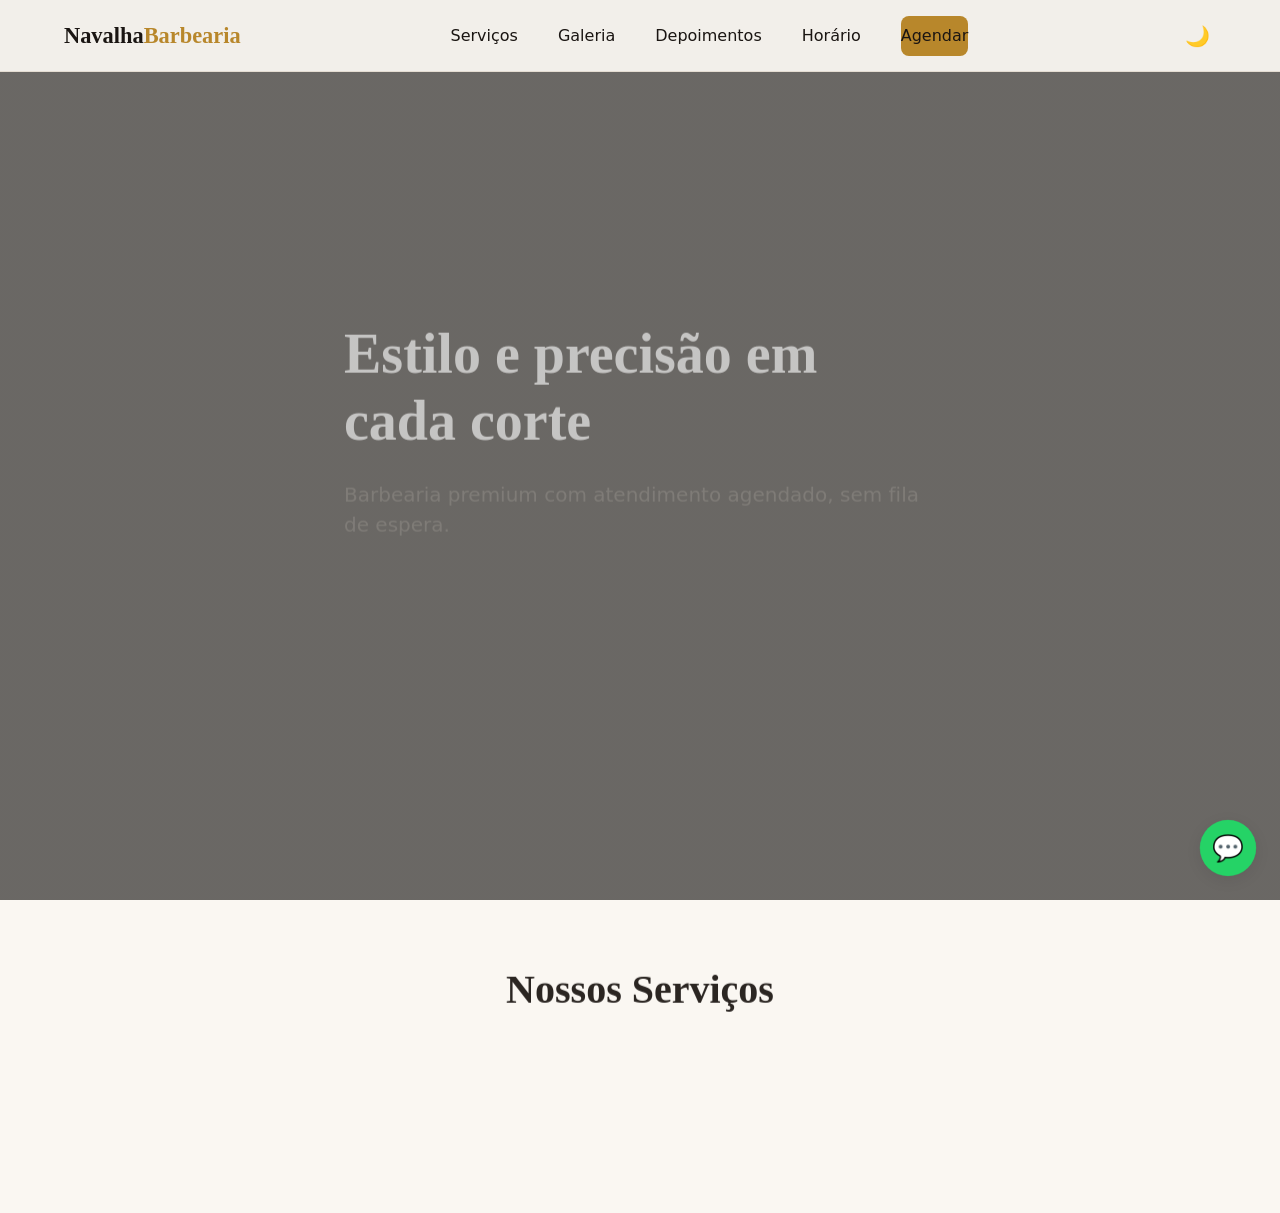
==== index.html @ 3a54a724 "Add root redirect to navalha-barbearia/ for GitHub Pages" ====
<!DOCTYPE html>
<html lang="pt-BR">
<head>
  <meta charset="UTF-8" />
  <meta http-equiv="refresh" content="0; url=navalha-barbearia/" />
  <link rel="canonical" href="navalha-barbearia/" />
  <title>Navalha Barbearia</title>
</head>
<body>
  <p>Redirecionando para <a href="navalha-barbearia/">Navalha Barbearia</a>…</p>
</body>
</html>
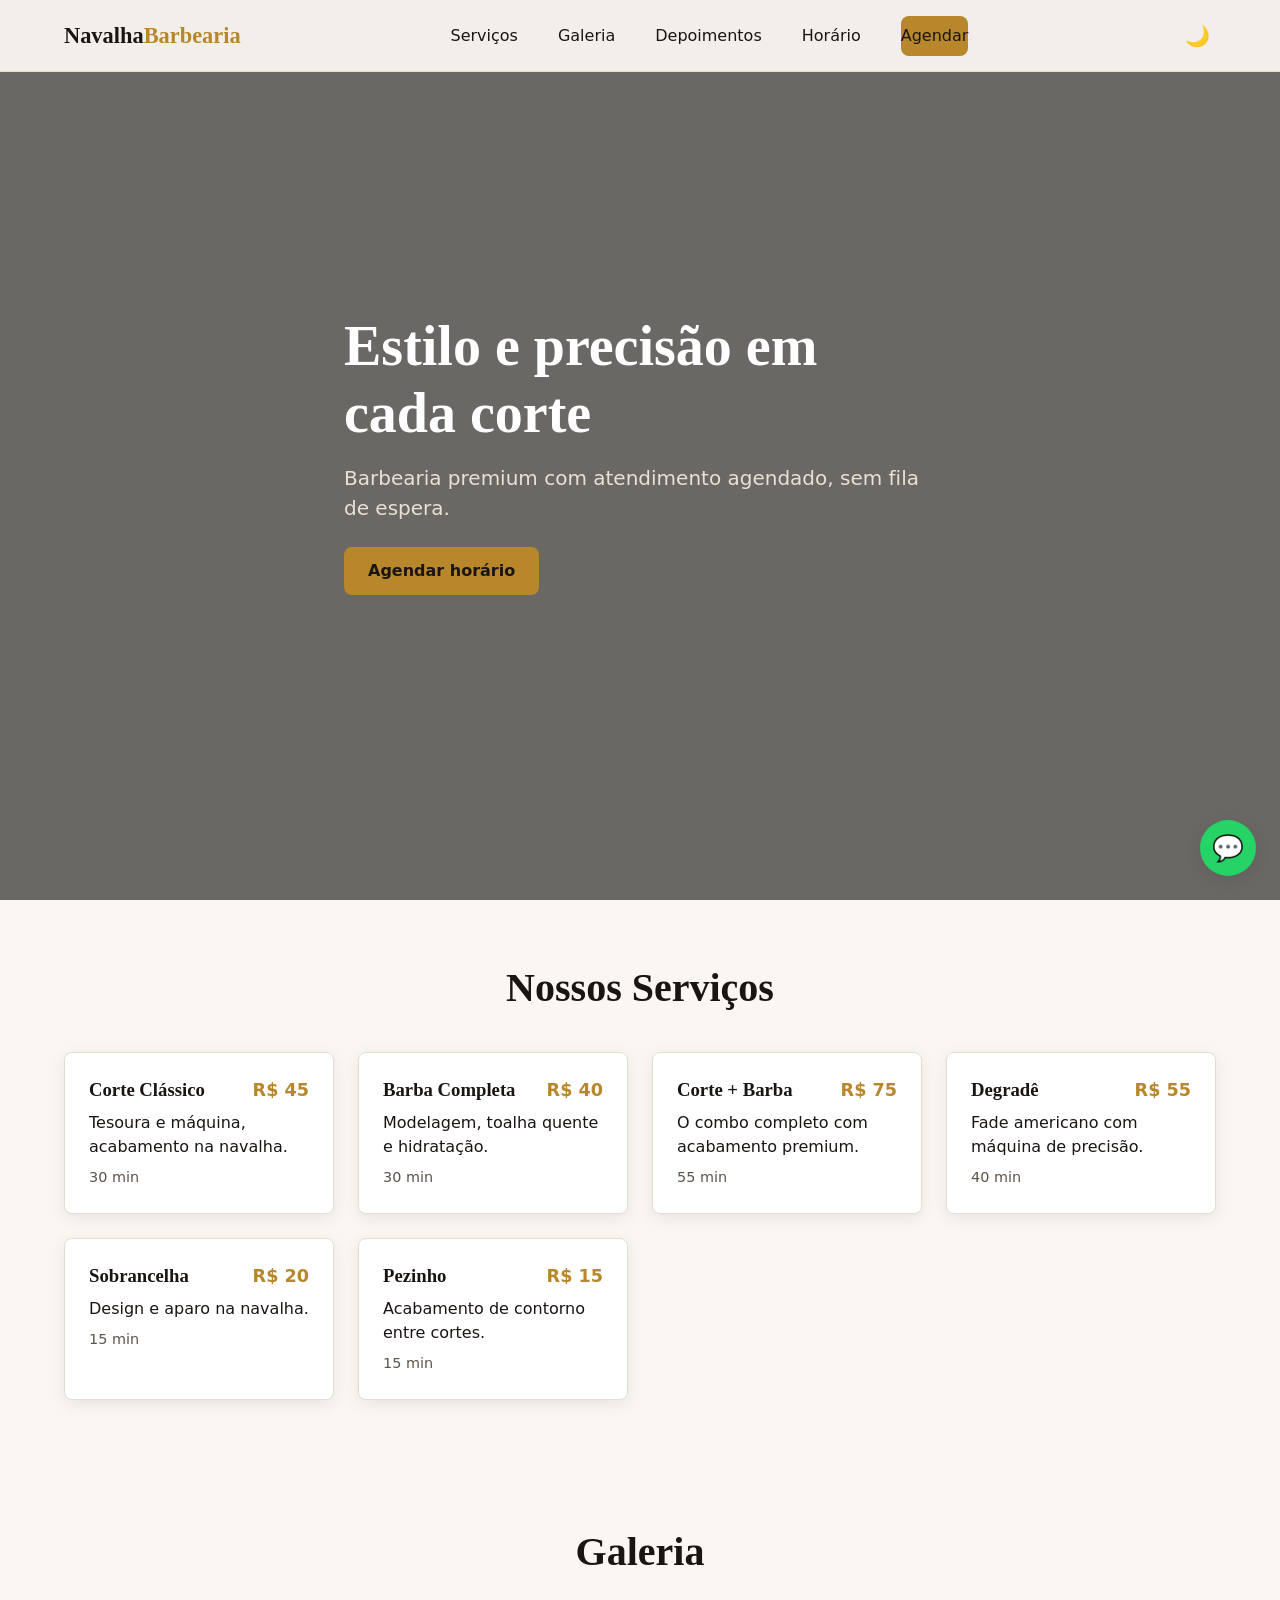
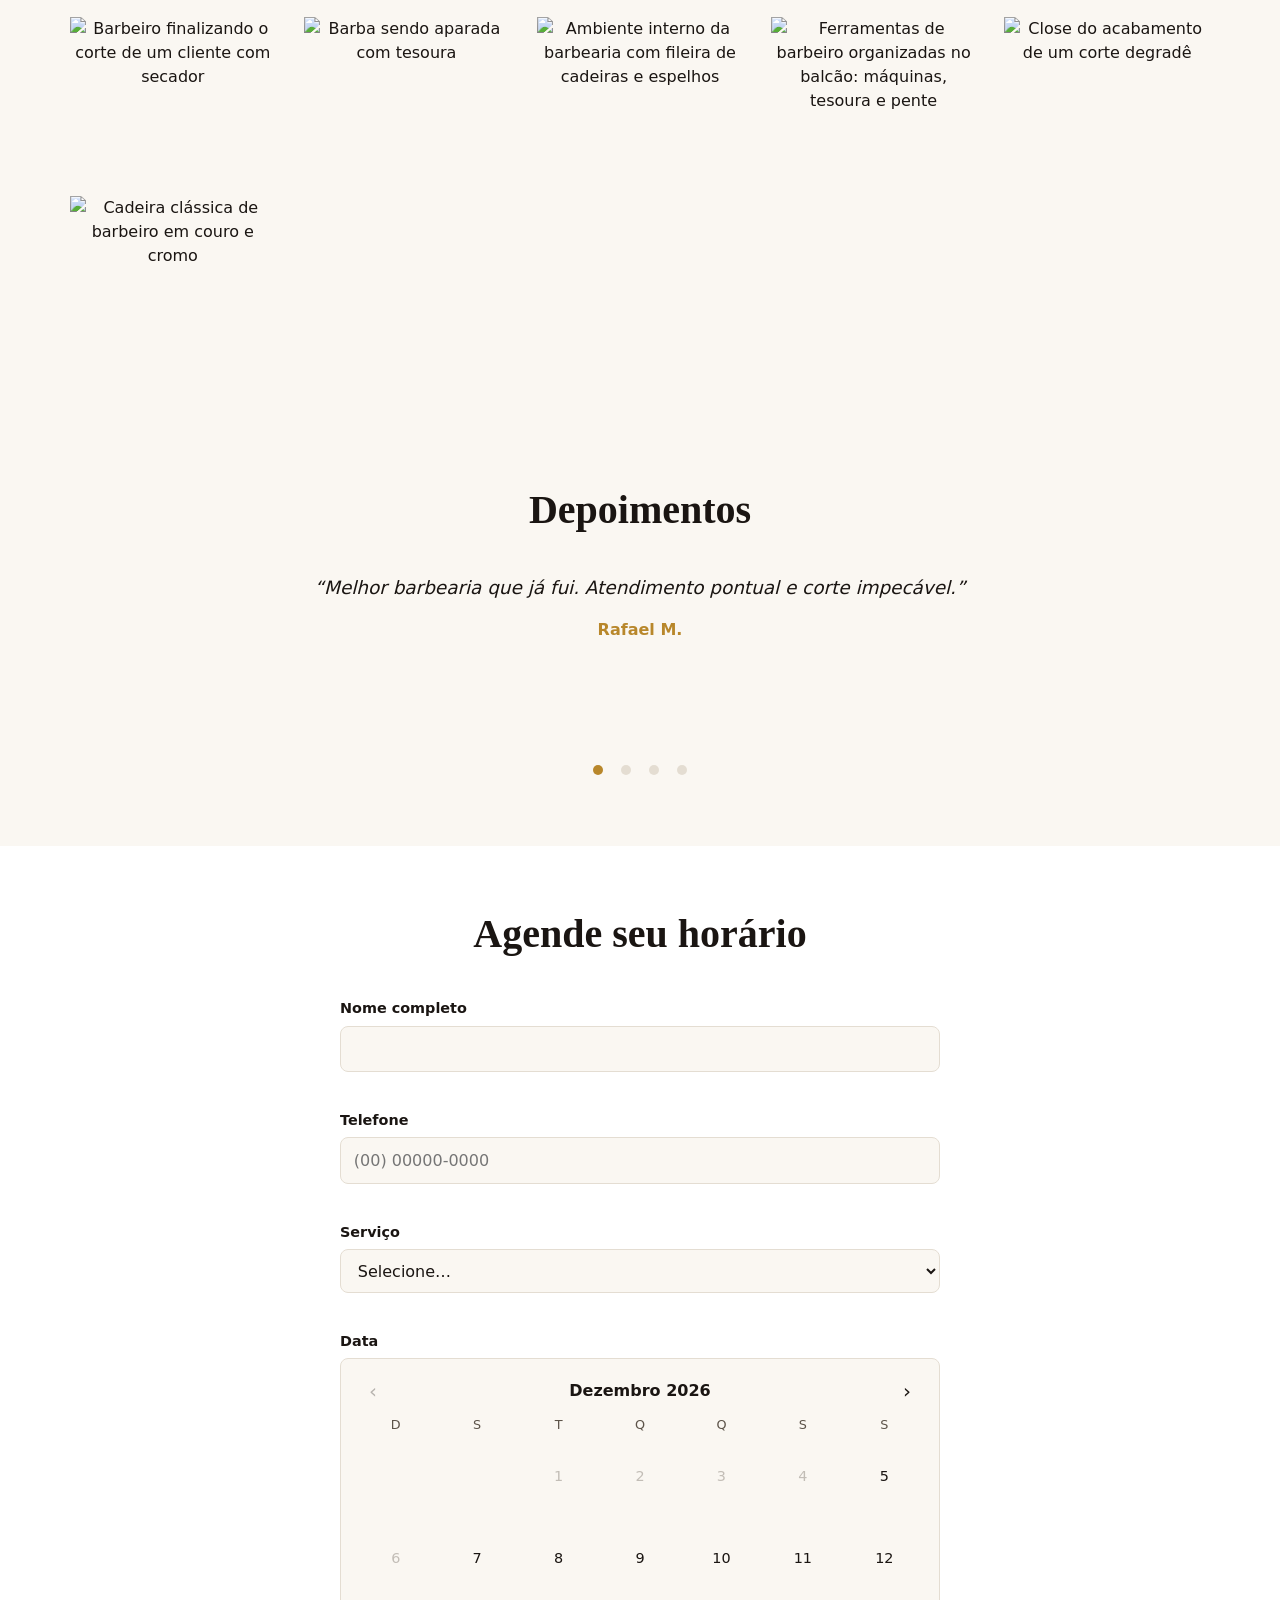
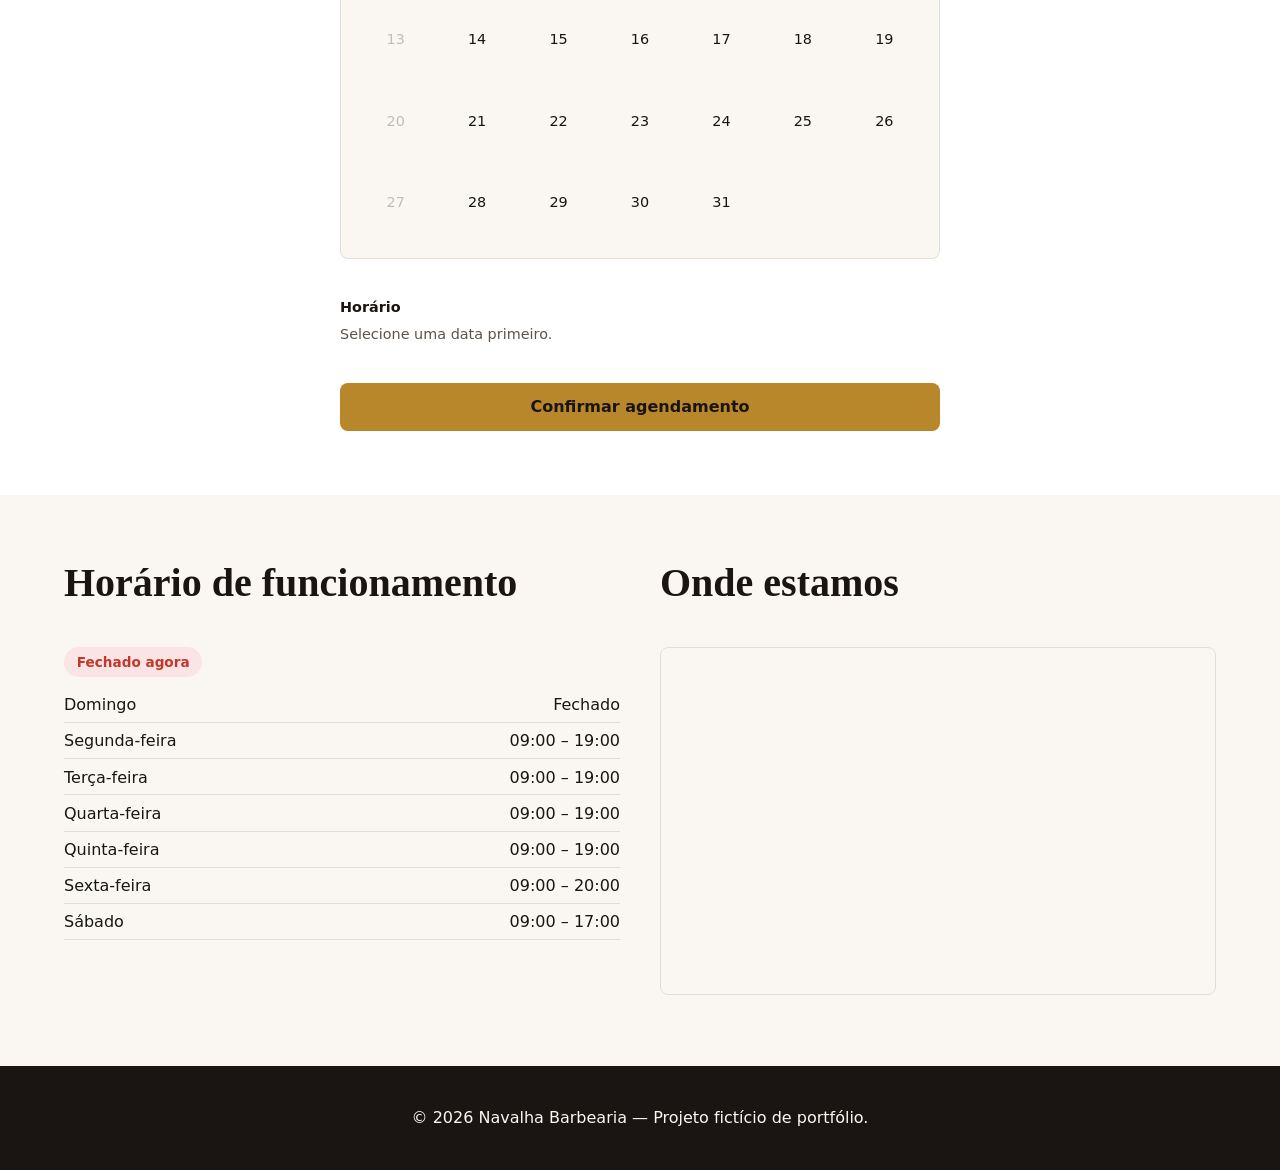
==== commit c924ad4b: "Flatten project to repo root for a cleaner GitHub Pages URL Move all site files (index.html, css/, j" ====
--- a/index.html
+++ b/index.html
@@ -2,11 +2,183 @@
 <html lang="pt-BR">
 <head>
   <meta charset="UTF-8" />
-  <meta http-equiv="refresh" content="0; url=navalha-barbearia/" />
-  <link rel="canonical" href="navalha-barbearia/" />
-  <title>Navalha Barbearia</title>
+  <meta name="viewport" content="width=device-width, initial-scale=1.0" />
+  <title>Navalha Barbearia — Agende seu horário online</title>
+  <meta name="description" content="Barbearia Navalha: corte, barba e tratamentos premium. Agende seu horário online em poucos cliques." />
+  <meta name="theme-color" content="#1a1512" />
+
+  <meta property="og:type" content="website" />
+  <meta property="og:title" content="Navalha Barbearia" />
+  <meta property="og:description" content="Corte, barba e tratamentos premium. Agende seu horário online." />
+  <meta property="og:image" content="https://images.unsplash.com/photo-1585747860715-2ba37e788b70?w=1200&h=630&q=80&auto=format&fit=crop" />
+  <meta property="og:locale" content="pt_BR" />
+
+  <link rel="icon" href="assets/img/favicon.svg" type="image/svg+xml" />
+  <link rel="stylesheet" href="css/reset.css" />
+  <link rel="stylesheet" href="css/variables.css" />
+  <link rel="stylesheet" href="css/style.css" />
 </head>
 <body>
-  <p>Redirecionando para <a href="navalha-barbearia/">Navalha Barbearia</a>…</p>
+  <a href="#main" class="skip-link">Pular para o conteúdo</a>
+
+  <header class="header" id="header">
+    <div class="container header__inner">
+      <a href="#top" class="logo">Navalha<span>Barbearia</span></a>
+
+      <nav class="nav" id="nav" aria-label="Navegação principal">
+        <ul class="nav__list">
+          <li><a href="#servicos">Serviços</a></li>
+          <li><a href="#galeria">Galeria</a></li>
+          <li><a href="#depoimentos">Depoimentos</a></li>
+          <li><a href="#horario">Horário</a></li>
+          <li><a href="#agendar" class="btn btn--primary">Agendar</a></li>
+        </ul>
+      </nav>
+
+      <div class="header__actions">
+        <button class="theme-toggle" id="themeToggle" type="button" aria-label="Alternar modo escuro" aria-pressed="false">🌙</button>
+        <button class="hamburger" id="hamburger" type="button" aria-label="Abrir menu" aria-expanded="false" aria-controls="nav">
+          <span></span><span></span><span></span>
+        </button>
+      </div>
+    </div>
+  </header>
+
+  <main id="main">
+    <section class="hero" id="top">
+      <div class="container hero__content">
+        <h1 class="hero__title">Estilo e precisão em cada corte</h1>
+        <p class="hero__subtitle">Barbearia premium com atendimento agendado, sem fila de espera.</p>
+        <a href="#agendar" class="btn btn--primary">Agendar horário</a>
+      </div>
+    </section>
+
+    <section id="servicos" class="services">
+      <div class="container">
+        <h2 class="section-title">Nossos Serviços</h2>
+        <div class="services__grid" id="servicesGrid">
+          <p class="placeholder-note">Carregando serviços…</p>
+        </div>
+      </div>
+    </section>
+
+    <section id="galeria" class="gallery">
+      <div class="container">
+        <h2 class="section-title">Galeria</h2>
+        <div class="gallery__grid" id="galleryGrid">
+          <p class="placeholder-note">Carregando galeria…</p>
+        </div>
+      </div>
+    </section>
+
+    <section id="depoimentos" class="testimonials">
+      <div class="container">
+        <h2 class="section-title">Depoimentos</h2>
+        <div class="testimonials__track" id="testimonialsTrack" aria-live="polite">
+          <p class="placeholder-note">Carregando depoimentos…</p>
+        </div>
+        <div class="testimonials__dots" id="testimonialsDots"></div>
+      </div>
+    </section>
+
+    <section id="agendar" class="booking">
+      <div class="container">
+        <h2 class="section-title">Agende seu horário</h2>
+        <form class="booking__form" id="bookingForm" novalidate>
+          <div class="form-group">
+            <label for="name">Nome completo</label>
+            <input type="text" id="name" name="name" required autocomplete="name" />
+            <span class="form-error" id="nameError"></span>
+          </div>
+
+          <div class="form-group">
+            <label for="phone">Telefone</label>
+            <input type="tel" id="phone" name="phone" placeholder="(00) 00000-0000" required autocomplete="tel" />
+            <span class="form-error" id="phoneError"></span>
+          </div>
+
+          <div class="form-group">
+            <label for="service">Serviço</label>
+            <select id="service" name="service" required>
+              <option value="">Selecione…</option>
+            </select>
+            <span class="form-error" id="serviceError"></span>
+          </div>
+
+          <div class="form-group">
+            <span id="dateLabel">Data</span>
+            <div class="datepicker" id="datePicker" role="group" aria-labelledby="dateLabel">
+              <div class="datepicker__header">
+                <button type="button" class="datepicker__nav" id="prevMonth" aria-label="Mês anterior">&#8249;</button>
+                <span class="datepicker__month" id="currentMonth" aria-live="polite"></span>
+                <button type="button" class="datepicker__nav" id="nextMonth" aria-label="Próximo mês">&#8250;</button>
+              </div>
+              <div class="datepicker__weekdays" aria-hidden="true">
+                <span>D</span><span>S</span><span>T</span><span>Q</span><span>Q</span><span>S</span><span>S</span>
+              </div>
+              <div class="datepicker__days" id="datepickerDays"></div>
+            </div>
+            <input type="hidden" id="date" name="date" required />
+            <span class="form-error" id="dateError"></span>
+          </div>
+
+          <div class="form-group">
+            <span id="timeLabel">Horário</span>
+            <div class="timeslots" id="timeSlots" role="group" aria-labelledby="timeLabel">
+              <p class="timeslots__hint">Selecione uma data primeiro.</p>
+            </div>
+            <input type="hidden" id="time" name="time" required />
+            <span class="form-error" id="timeError"></span>
+          </div>
+
+          <button type="submit" class="btn btn--primary">Confirmar agendamento</button>
+          <p class="form-success" id="formSuccess" hidden>Agendamento confirmado! Entraremos em contato para confirmar.</p>
+        </form>
+      </div>
+    </section>
+
+    <section id="horario" class="hours-map">
+      <div class="container hours-map__grid">
+        <div>
+          <h2 class="section-title" style="text-align: left;">Horário de funcionamento</h2>
+          <p class="status-badge" id="openStatus">Verificando…</p>
+          <ul class="hours-list" id="hoursList"></ul>
+        </div>
+        <div>
+          <h2 class="section-title" style="text-align: left;">Onde estamos</h2>
+          <iframe
+            class="map-frame"
+            title="Localização da Navalha Barbearia"
+            src="https://www.openstreetmap.org/export/embed.html?bbox=-46.6400%2C-23.5700%2C-46.6200%2C-23.5500&layer=mapnik"
+            loading="lazy"
+          ></iframe>
+        </div>
+      </div>
+    </section>
+  </main>
+
+  <a
+    href="https://wa.me/5500000000000"
+    class="whatsapp-float"
+    id="whatsappBtn"
+    target="_blank"
+    rel="noopener noreferrer"
+    aria-label="Fale com a gente no WhatsApp"
+  >💬</a>
+
+  <footer class="footer">
+    <div class="container">
+      <p>&copy; <span id="year"></span> Navalha Barbearia — Projeto fictício de portfólio.</p>
+    </div>
+  </footer>
+
+  <script src="js/data.js" defer></script>
+  <script src="js/theme.js" defer></script>
+  <script src="js/menu.js" defer></script>
+  <script src="js/gallery.js" defer></script>
+  <script src="js/carousel.js" defer></script>
+  <script src="js/datepicker.js" defer></script>
+  <script src="js/form.js" defer></script>
+  <script src="js/main.js" defer></script>
 </body>
 </html>
--- a/css/variables.css
+++ b/css/variables.css
@@ -0,0 +1,43 @@
+:root {
+  /* Tipografia */
+  --font-heading: Georgia, 'Times New Roman', serif;
+  --font-body: system-ui, -apple-system, 'Segoe UI', Roboto, Arial, sans-serif;
+
+  /* Espaçamento */
+  --space-xs: 0.5rem;
+  --space-sm: 1rem;
+  --space-md: 1.5rem;
+  --space-lg: 2.5rem;
+  --space-xl: 4rem;
+
+  /* Layout */
+  --container-width: 1200px;
+  --radius: 8px;
+  --header-height: 72px;
+  --transition: 0.25s ease;
+
+  /* Tema claro (padrão) */
+  --color-bg: #faf7f2;
+  --color-surface: #ffffff;
+  --color-text: #1a1512;
+  --color-text-muted: #5c5349;
+  --color-primary: #b8872b;
+  --color-primary-dark: #8f6a1f;
+  --color-primary-contrast: #1a1512;
+  --color-border: #e4ddd2;
+  --color-header-bg: rgba(250, 247, 242, 0.95);
+  --shadow: 0 4px 16px rgba(0, 0, 0, 0.08);
+}
+
+[data-theme='dark'] {
+  --color-bg: #15120f;
+  --color-surface: #211c17;
+  --color-text: #f3ede3;
+  --color-text-muted: #c4b8a6;
+  --color-primary: #d6a545;
+  --color-primary-dark: #e8bc66;
+  --color-primary-contrast: #15120f;
+  --color-border: #3a322a;
+  --color-header-bg: rgba(21, 18, 15, 0.95);
+  --shadow: 0 4px 16px rgba(0, 0, 0, 0.4);
+}
--- a/css/style.css
+++ b/css/style.css
@@ -0,0 +1,763 @@
+/* ===== Base ===== */
+body {
+  font-family: var(--font-body);
+  background-color: var(--color-bg);
+  color: var(--color-text);
+  transition: background-color var(--transition), color var(--transition);
+}
+
+h1, h2, h3 {
+  font-family: var(--font-heading);
+  line-height: 1.2;
+}
+
+.container {
+  width: 100%;
+  max-width: var(--container-width);
+  margin: 0 auto;
+  padding: 0 var(--space-md);
+}
+
+.skip-link {
+  position: absolute;
+  left: -999px;
+  top: 0;
+  background: var(--color-primary);
+  color: var(--color-primary-contrast);
+  padding: var(--space-xs) var(--space-sm);
+  z-index: 1000;
+}
+
+.skip-link:focus {
+  left: var(--space-sm);
+  top: var(--space-sm);
+}
+
+a:focus-visible,
+button:focus-visible,
+input:focus-visible,
+textarea:focus-visible,
+select:focus-visible {
+  outline: 3px solid var(--color-primary);
+  outline-offset: 2px;
+}
+
+section {
+  padding: var(--space-xl) 0;
+}
+
+.section-title {
+  font-size: clamp(1.75rem, 4vw, 2.5rem);
+  text-align: center;
+  margin-bottom: var(--space-lg);
+}
+
+.btn {
+  display: inline-block;
+  padding: 0.75rem 1.5rem;
+  border-radius: var(--radius);
+  font-weight: 600;
+  transition: transform var(--transition), background-color var(--transition);
+}
+
+.btn--primary {
+  background-color: var(--color-primary);
+  color: var(--color-primary-contrast);
+}
+
+.btn--primary:hover {
+  background-color: var(--color-primary-dark);
+  transform: translateY(-2px);
+}
+
+.btn--outline {
+  border: 2px solid var(--color-primary);
+  color: var(--color-text);
+}
+
+/* ===== Header ===== */
+.header {
+  position: fixed;
+  top: 0;
+  left: 0;
+  right: 0;
+  height: var(--header-height);
+  background-color: var(--color-header-bg);
+  backdrop-filter: blur(6px);
+  border-bottom: 1px solid var(--color-border);
+  box-shadow: 0 0 0 rgba(0, 0, 0, 0);
+  transition: box-shadow var(--transition);
+  z-index: 500;
+}
+
+.header.is-scrolled {
+  box-shadow: 0 4px 20px rgba(0, 0, 0, 0.12);
+}
+
+.header__inner {
+  height: 100%;
+  display: flex;
+  align-items: center;
+  justify-content: space-between;
+  gap: var(--space-md);
+}
+
+.logo {
+  font-family: var(--font-heading);
+  font-size: 1.4rem;
+  font-weight: 700;
+}
+
+.logo span {
+  color: var(--color-primary);
+}
+
+.header__actions {
+  display: flex;
+  align-items: center;
+  gap: var(--space-sm);
+}
+
+.theme-toggle {
+  font-size: 1.25rem;
+  line-height: 1;
+  padding: 0.4rem;
+  border-radius: 50%;
+  transition: background-color var(--transition), transform 0.4s ease;
+}
+
+.theme-toggle:hover {
+  background-color: var(--color-border);
+  transform: rotate(15deg);
+}
+
+/* Nav: mobile-first, escondida fora da tela */
+.nav {
+  position: fixed;
+  top: var(--header-height);
+  left: 0;
+  right: 0;
+  background-color: var(--color-surface);
+  border-bottom: 1px solid var(--color-border);
+  transform: translateY(-110%);
+  opacity: 0;
+  visibility: hidden;
+  pointer-events: none;
+  transition: transform var(--transition), opacity var(--transition), visibility var(--transition);
+}
+
+.nav.is-open {
+  transform: translateY(0);
+  opacity: 1;
+  visibility: visible;
+  pointer-events: auto;
+}
+
+.nav__list {
+  display: flex;
+  flex-direction: column;
+  padding: var(--space-md);
+  gap: var(--space-sm);
+}
+
+.nav__list a {
+  display: block;
+  padding: var(--space-xs) 0;
+  font-weight: 500;
+}
+
+.hamburger {
+  width: 40px;
+  height: 40px;
+  display: flex;
+  flex-direction: column;
+  justify-content: center;
+  align-items: center;
+  gap: 5px;
+}
+
+.hamburger span {
+  display: block;
+  width: 22px;
+  height: 2px;
+  background-color: var(--color-text);
+  transition: transform var(--transition), opacity var(--transition);
+}
+
+.hamburger[aria-expanded='true'] span:nth-child(1) {
+  transform: translateY(7px) rotate(45deg);
+}
+
+.hamburger[aria-expanded='true'] span:nth-child(2) {
+  opacity: 0;
+}
+
+.hamburger[aria-expanded='true'] span:nth-child(3) {
+  transform: translateY(-7px) rotate(-45deg);
+}
+
+@media (max-width: 400px) {
+  .container {
+    padding: 0 1rem;
+  }
+
+  .header__inner {
+    gap: 0.5rem;
+  }
+
+  .logo {
+    font-size: 1.15rem;
+  }
+
+  .header__actions {
+    gap: 0.4rem;
+  }
+}
+
+@media (min-width: 768px) {
+  .hamburger {
+    display: none;
+  }
+
+  .nav {
+    position: static;
+    transform: none;
+    opacity: 1;
+    visibility: visible;
+    pointer-events: auto;
+    background: none;
+    border-bottom: none;
+  }
+
+  .nav__list {
+    flex-direction: row;
+    align-items: center;
+    padding: 0;
+    gap: var(--space-lg);
+  }
+}
+
+/* ===== Hero ===== */
+.hero {
+  min-height: 100vh;
+  padding-top: var(--header-height);
+  display: flex;
+  align-items: center;
+  background: linear-gradient(rgba(10, 8, 6, 0.6), rgba(10, 8, 6, 0.6)),
+    url('https://images.unsplash.com/photo-1585747860715-2ba37e788b70?w=1600&h=1000&q=80&auto=format&fit=crop')
+      center/cover no-repeat;
+  color: #fff;
+}
+
+.hero__content {
+  max-width: 640px;
+}
+
+.hero__content > * {
+  opacity: 0;
+  transform: translateY(20px);
+  animation: hero-rise 0.7s ease forwards;
+}
+
+.hero__title {
+  font-size: clamp(2rem, 6vw, 3.5rem);
+  margin-bottom: var(--space-sm);
+  animation-delay: 0.1s;
+}
+
+.hero__subtitle {
+  font-size: clamp(1rem, 2.5vw, 1.25rem);
+  color: #e8e1d6;
+  margin-bottom: var(--space-md);
+  animation-delay: 0.25s;
+}
+
+.hero__content > .btn {
+  animation-delay: 0.4s;
+}
+
+@keyframes hero-rise {
+  to {
+    opacity: 1;
+    transform: translateY(0);
+  }
+}
+
+@media (prefers-reduced-motion: reduce) {
+  .hero__content > * {
+    animation: none;
+    opacity: 1;
+    transform: none;
+  }
+}
+
+/* ===== Serviços ===== */
+.services__grid {
+  display: grid;
+  grid-template-columns: repeat(auto-fit, minmax(260px, 1fr));
+  gap: var(--space-md);
+}
+
+.service-card {
+  background-color: var(--color-surface);
+  border: 1px solid var(--color-border);
+  border-radius: var(--radius);
+  padding: var(--space-md);
+  box-shadow: var(--shadow);
+  transition: transform var(--transition), box-shadow var(--transition), border-color var(--transition);
+}
+
+.service-card:hover {
+  transform: translateY(-6px);
+  border-color: var(--color-primary);
+  box-shadow: 0 12px 28px rgba(0, 0, 0, 0.14);
+}
+
+.service-card__header {
+  display: flex;
+  justify-content: space-between;
+  align-items: baseline;
+  margin-bottom: var(--space-xs);
+}
+
+.service-card__price {
+  color: var(--color-primary);
+  font-weight: 700;
+  font-size: 1.1rem;
+}
+
+.service-card__meta {
+  color: var(--color-text-muted);
+  font-size: 0.9rem;
+  margin-top: var(--space-xs);
+}
+
+/* ===== Galeria ===== */
+.gallery__grid {
+  display: grid;
+  grid-template-columns: repeat(auto-fit, minmax(200px, 1fr));
+  gap: var(--space-sm);
+}
+
+.gallery__item {
+  overflow: hidden;
+  border-radius: var(--radius);
+  aspect-ratio: 4 / 3;
+}
+
+.gallery__item img {
+  width: 100%;
+  height: 100%;
+  object-fit: cover;
+  transition: transform var(--transition);
+}
+
+.gallery__item button {
+  width: 100%;
+  height: 100%;
+  display: block;
+}
+
+.gallery__item:hover img {
+  transform: scale(1.06);
+}
+
+.lightbox {
+  position: fixed;
+  inset: 0;
+  background-color: rgba(0, 0, 0, 0.9);
+  display: flex;
+  align-items: center;
+  justify-content: center;
+  z-index: 1000;
+  opacity: 0;
+  visibility: hidden;
+  pointer-events: none;
+  transition: opacity var(--transition), visibility var(--transition);
+}
+
+.lightbox.is-open {
+  opacity: 1;
+  visibility: visible;
+  pointer-events: auto;
+}
+
+.lightbox__image {
+  max-width: 90vw;
+  max-height: 80vh;
+  border-radius: var(--radius);
+  transform: scale(0.92);
+  transition: transform var(--transition);
+}
+
+.lightbox.is-open .lightbox__image {
+  transform: scale(1);
+}
+
+.lightbox__close,
+.lightbox__prev,
+.lightbox__next {
+  position: absolute;
+  color: #fff;
+  font-size: 2rem;
+  padding: var(--space-xs) var(--space-sm);
+}
+
+.lightbox__close {
+  top: var(--space-sm);
+  right: var(--space-sm);
+}
+
+.lightbox__prev {
+  left: var(--space-sm);
+}
+
+.lightbox__next {
+  right: var(--space-sm);
+}
+
+/* ===== Depoimentos ===== */
+.testimonials__track {
+  position: relative;
+  max-width: 700px;
+  margin: 0 auto;
+  min-height: 160px;
+}
+
+.testimonial {
+  text-align: center;
+  position: absolute;
+  inset: 0;
+  opacity: 0;
+  transform: translateX(16px);
+  transition: opacity 0.4s ease, transform 0.4s ease;
+}
+
+.testimonial.is-active {
+  opacity: 1;
+  transform: translateX(0);
+  position: relative;
+}
+
+.testimonial__quote {
+  font-size: 1.15rem;
+  font-style: italic;
+  margin-bottom: var(--space-sm);
+}
+
+.testimonial__author {
+  color: var(--color-primary);
+  font-weight: 600;
+}
+
+.testimonials__dots {
+  display: flex;
+  justify-content: center;
+  gap: 4px;
+  margin-top: var(--space-md);
+}
+
+.testimonials__dots button {
+  width: 24px;
+  height: 24px;
+  padding: 0;
+  display: flex;
+  align-items: center;
+  justify-content: center;
+}
+
+.testimonials__dots button::before {
+  content: '';
+  width: 10px;
+  height: 10px;
+  border-radius: 50%;
+  background-color: var(--color-border);
+  transition: background-color var(--transition);
+}
+
+.testimonials__dots button.is-active::before {
+  background-color: var(--color-primary);
+}
+
+/* ===== Agendamento ===== */
+.booking {
+  background-color: var(--color-surface);
+}
+
+.booking__form {
+  max-width: 600px;
+  margin: 0 auto;
+  display: grid;
+  gap: var(--space-sm);
+}
+
+.form-group {
+  display: flex;
+  flex-direction: column;
+  gap: 0.35rem;
+  min-width: 0;
+}
+
+.form-group label,
+.form-group > span:first-child {
+  font-weight: 600;
+  font-size: 0.9rem;
+}
+
+.form-group input,
+.form-group select {
+  width: 100%;
+  min-width: 0;
+  padding: 0.65rem 0.8rem;
+  border: 1px solid var(--color-border);
+  border-radius: var(--radius);
+  background-color: var(--color-bg);
+  color: var(--color-text);
+}
+
+/* ===== Datepicker ===== */
+.datepicker {
+  border: 1px solid var(--color-border);
+  border-radius: var(--radius);
+  padding: var(--space-sm);
+  background-color: var(--color-bg);
+}
+
+.datepicker__header {
+  display: flex;
+  align-items: center;
+  justify-content: space-between;
+  margin-bottom: var(--space-xs);
+}
+
+.datepicker__month {
+  font-weight: 600;
+  text-transform: capitalize;
+}
+
+.datepicker__nav {
+  width: 32px;
+  height: 32px;
+  border-radius: 50%;
+  font-size: 1.25rem;
+  line-height: 1;
+  transition: background-color var(--transition);
+}
+
+.datepicker__nav:hover:not(:disabled) {
+  background-color: var(--color-border);
+}
+
+.datepicker__nav:disabled {
+  opacity: 0.3;
+  cursor: not-allowed;
+}
+
+.datepicker__weekdays,
+.datepicker__days {
+  display: grid;
+  grid-template-columns: repeat(7, 1fr);
+  gap: 4px;
+  text-align: center;
+}
+
+.datepicker__weekdays {
+  margin-bottom: 4px;
+  color: var(--color-text-muted);
+  font-size: 0.8rem;
+}
+
+.datepicker__day {
+  aspect-ratio: 1;
+  min-width: 0;
+  border-radius: 50%;
+  font-size: 0.9rem;
+  transition: background-color var(--transition), color var(--transition);
+}
+
+.datepicker__day--empty {
+  pointer-events: none;
+}
+
+.datepicker__day:not(.is-disabled):not(.is-selected):hover {
+  background-color: var(--color-border);
+}
+
+.datepicker__day.is-selected {
+  background-color: var(--color-primary);
+  color: var(--color-primary-contrast);
+  font-weight: 700;
+}
+
+.datepicker__day.is-disabled {
+  color: var(--color-text-muted);
+  opacity: 0.35;
+  cursor: not-allowed;
+}
+
+/* ===== Horários ===== */
+.timeslots {
+  display: flex;
+  flex-wrap: wrap;
+  gap: 0.5rem;
+}
+
+.timeslots__hint {
+  color: var(--color-text-muted);
+  font-size: 0.9rem;
+}
+
+.timeslot {
+  padding: 0.5rem 0.9rem;
+  border: 1px solid var(--color-border);
+  border-radius: 999px;
+  font-size: 0.9rem;
+  background-color: var(--color-bg);
+  transition: background-color var(--transition), color var(--transition), border-color var(--transition);
+}
+
+.timeslot:hover {
+  border-color: var(--color-primary);
+}
+
+.timeslot.is-selected {
+  background-color: var(--color-primary);
+  border-color: var(--color-primary);
+  color: var(--color-primary-contrast);
+  font-weight: 600;
+}
+
+.form-error {
+  color: #c0392b;
+  font-size: 0.85rem;
+  min-height: 1.2em;
+}
+
+.form-success {
+  background-color: #e4f6e9;
+  color: #1e7a3c;
+  padding: var(--space-sm);
+  border-radius: var(--radius);
+  text-align: center;
+}
+
+[data-theme='dark'] .form-success {
+  background-color: #163a24;
+  color: #7fd79b;
+}
+
+/* ===== Horário / mapa ===== */
+.hours-map__grid {
+  display: grid;
+  grid-template-columns: 1fr;
+  gap: var(--space-lg);
+}
+
+@media (min-width: 768px) {
+  .hours-map__grid {
+    grid-template-columns: 1fr 1fr;
+  }
+}
+
+.status-badge {
+  display: inline-block;
+  padding: 0.3rem 0.8rem;
+  border-radius: 999px;
+  font-weight: 700;
+  font-size: 0.85rem;
+  margin-bottom: var(--space-sm);
+}
+
+.status-badge--open {
+  background-color: #e4f6e9;
+  color: #1e7a3c;
+}
+
+.status-badge--closed {
+  background-color: #fbe4e4;
+  color: #c0392b;
+}
+
+.hours-list {
+  display: grid;
+  gap: 0.4rem;
+}
+
+.hours-list li {
+  display: flex;
+  justify-content: space-between;
+  border-bottom: 1px solid var(--color-border);
+  padding-bottom: 0.3rem;
+}
+
+.map-frame {
+  width: 100%;
+  aspect-ratio: 16 / 10;
+  border: 1px solid var(--color-border);
+  border-radius: var(--radius);
+}
+
+/* ===== WhatsApp flutuante ===== */
+.whatsapp-float {
+  position: fixed;
+  bottom: var(--space-md);
+  right: var(--space-md);
+  width: 56px;
+  height: 56px;
+  background-color: #25d366;
+  color: #fff;
+  border-radius: 50%;
+  display: flex;
+  align-items: center;
+  justify-content: center;
+  font-size: 1.6rem;
+  box-shadow: var(--shadow);
+  z-index: 400;
+  transition: transform var(--transition);
+  animation: whatsapp-pulse 3s ease-in-out infinite;
+}
+
+.whatsapp-float:hover {
+  transform: scale(1.1);
+}
+
+@keyframes whatsapp-pulse {
+  0%,
+  100% {
+    box-shadow: var(--shadow), 0 0 0 0 rgba(37, 211, 102, 0.5);
+  }
+  50% {
+    box-shadow: var(--shadow), 0 0 0 10px rgba(37, 211, 102, 0);
+  }
+}
+
+@media (prefers-reduced-motion: reduce) {
+  .whatsapp-float {
+    animation: none;
+  }
+}
+
+/* ===== Footer ===== */
+.footer {
+  background-color: var(--color-text);
+  color: var(--color-bg);
+  text-align: center;
+  padding: var(--space-lg) 0;
+}
+
+[data-theme='dark'] .footer {
+  background-color: #0c0a08;
+  color: var(--color-text);
+}
+
+/* ===== Animações on-scroll ===== */
+.reveal {
+  opacity: 0;
+  transform: translateY(24px);
+  transition: opacity 0.6s ease, transform 0.6s ease;
+}
+
+.reveal.is-visible {
+  opacity: 1;
+  transform: translateY(0);
+}
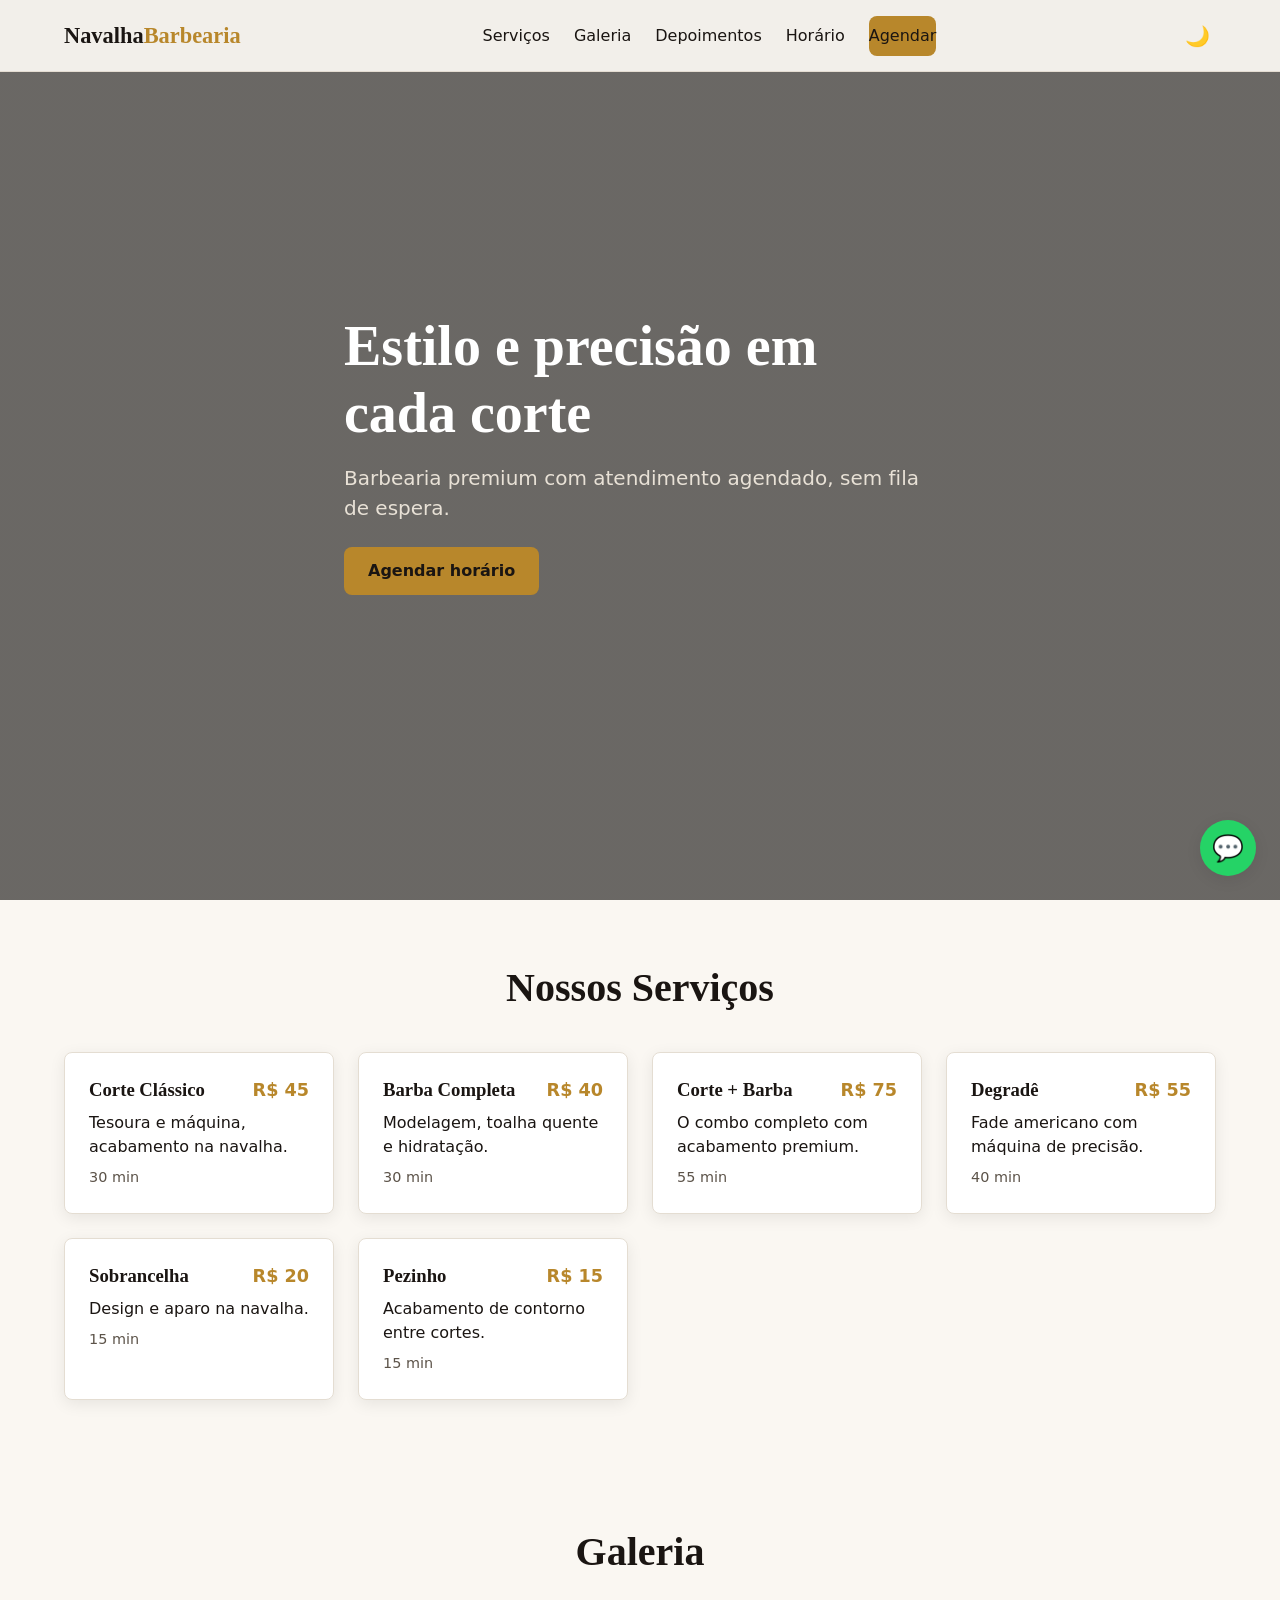
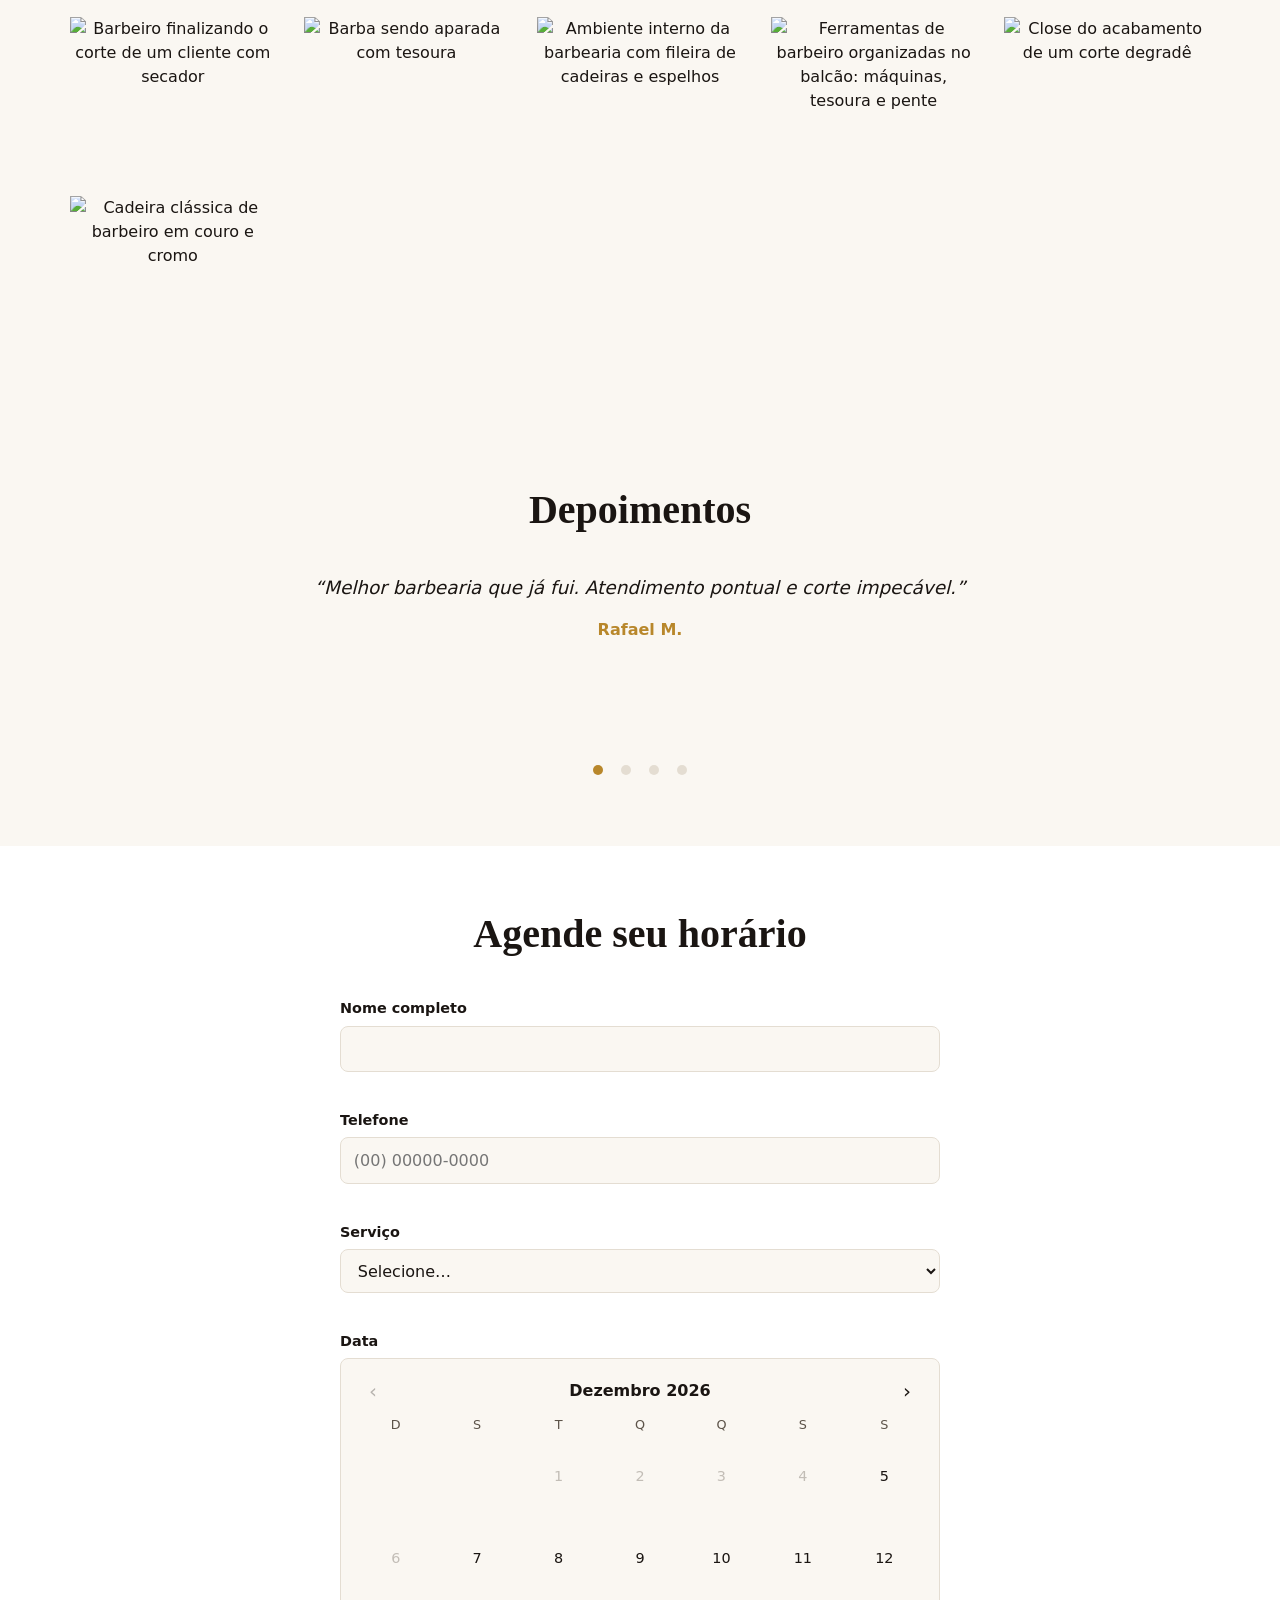
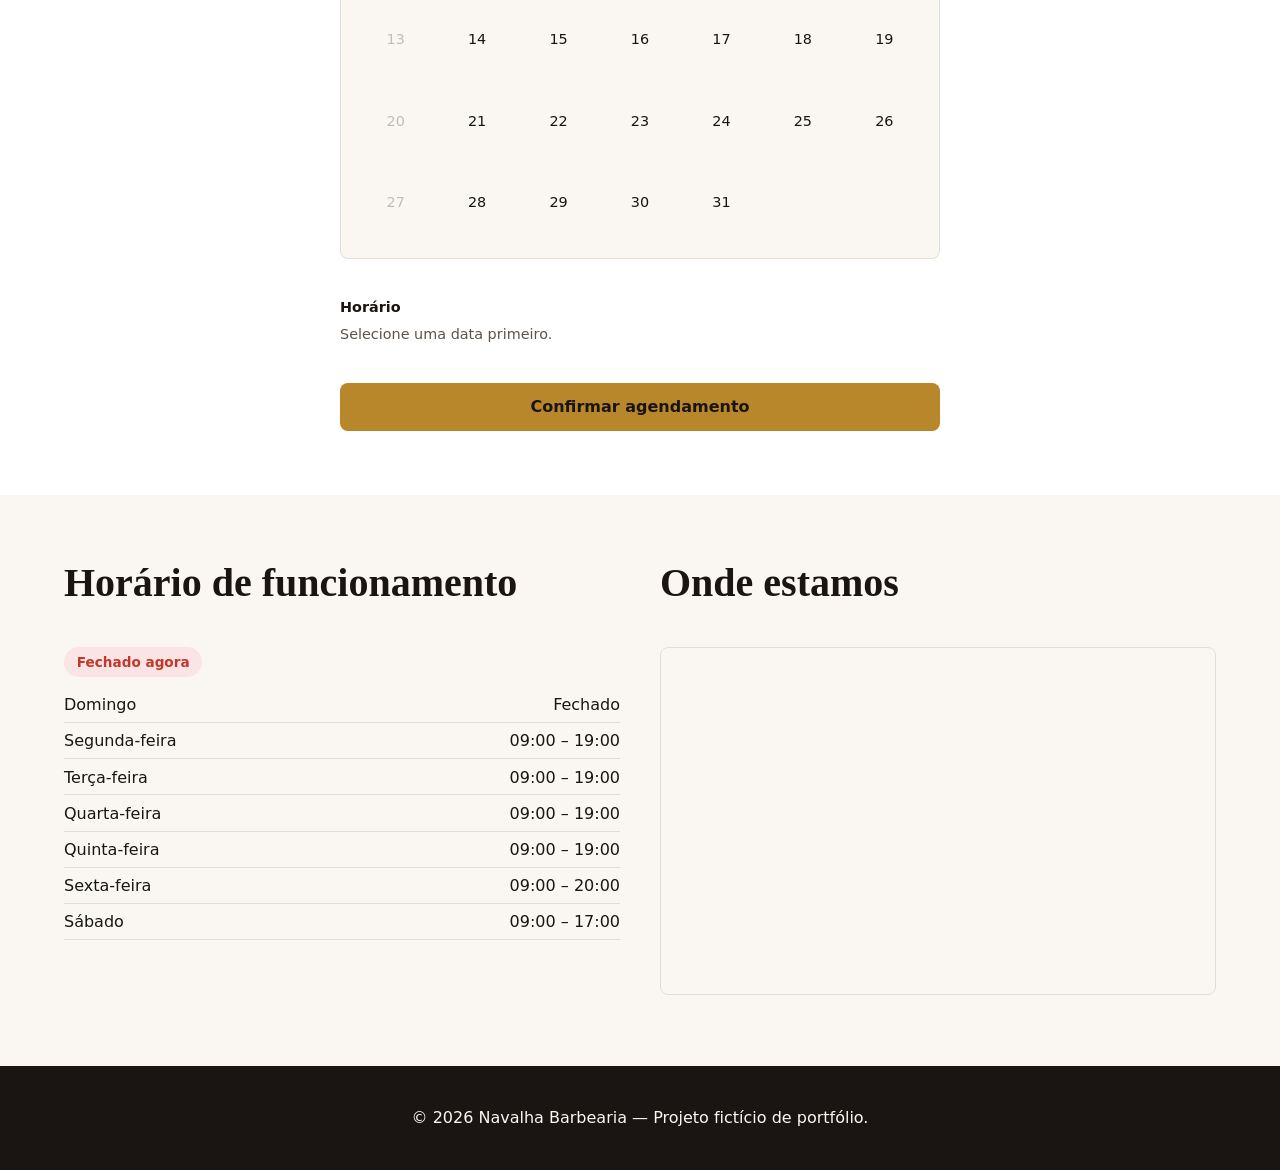
==== commit 608140bc: "Fix header overflow at 768-1024px and make WhatsApp button a demo-only action - The horizontal nav (" ====
--- a/index.html
+++ b/index.html
@@ -157,14 +157,8 @@
     </section>
   </main>
 
-  <a
-    href="https://wa.me/5500000000000"
-    class="whatsapp-float"
-    id="whatsappBtn"
-    target="_blank"
-    rel="noopener noreferrer"
-    aria-label="Fale com a gente no WhatsApp"
-  >💬</a>
+  <button type="button" class="whatsapp-float" id="whatsappBtn" aria-label="Fale com a gente no WhatsApp">💬</button>
+  <div class="whatsapp-tooltip" id="whatsappTooltip" role="status" aria-hidden="true"></div>
 
   <footer class="footer">
     <div class="container">
@@ -179,6 +173,7 @@
   <script src="js/carousel.js" defer></script>
   <script src="js/datepicker.js" defer></script>
   <script src="js/form.js" defer></script>
+  <script src="js/whatsapp.js" defer></script>
   <script src="js/main.js" defer></script>
 </body>
 </html>
--- a/css/style.css
+++ b/css/style.css
@@ -214,7 +214,7 @@
   }
 }
 
-@media (min-width: 768px) {
+@media (min-width: 1024px) {
   .hamburger {
     display: none;
   }
@@ -233,7 +233,7 @@
     flex-direction: row;
     align-items: center;
     padding: 0;
-    gap: var(--space-lg);
+    gap: var(--space-md);
   }
 }
 
@@ -737,6 +737,47 @@
   }
 }
 
+.whatsapp-tooltip {
+  position: fixed;
+  bottom: calc(var(--space-md) + 56px + 12px);
+  right: var(--space-md);
+  max-width: 240px;
+  background-color: var(--color-surface);
+  color: var(--color-text);
+  border: 1px solid var(--color-border);
+  border-radius: var(--radius);
+  padding: var(--space-sm);
+  font-size: 0.85rem;
+  line-height: 1.4;
+  box-shadow: var(--shadow);
+  opacity: 0;
+  visibility: hidden;
+  transform: translateY(8px);
+  pointer-events: none;
+  transition: opacity var(--transition), transform var(--transition), visibility var(--transition);
+  z-index: 401;
+}
+
+.whatsapp-tooltip.is-visible {
+  opacity: 1;
+  visibility: visible;
+  transform: translateY(0);
+  pointer-events: auto;
+}
+
+.whatsapp-tooltip::after {
+  content: '';
+  position: absolute;
+  bottom: -6px;
+  right: 20px;
+  width: 12px;
+  height: 12px;
+  background-color: var(--color-surface);
+  border-right: 1px solid var(--color-border);
+  border-bottom: 1px solid var(--color-border);
+  transform: rotate(45deg);
+}
+
 /* ===== Footer ===== */
 .footer {
   background-color: var(--color-text);
